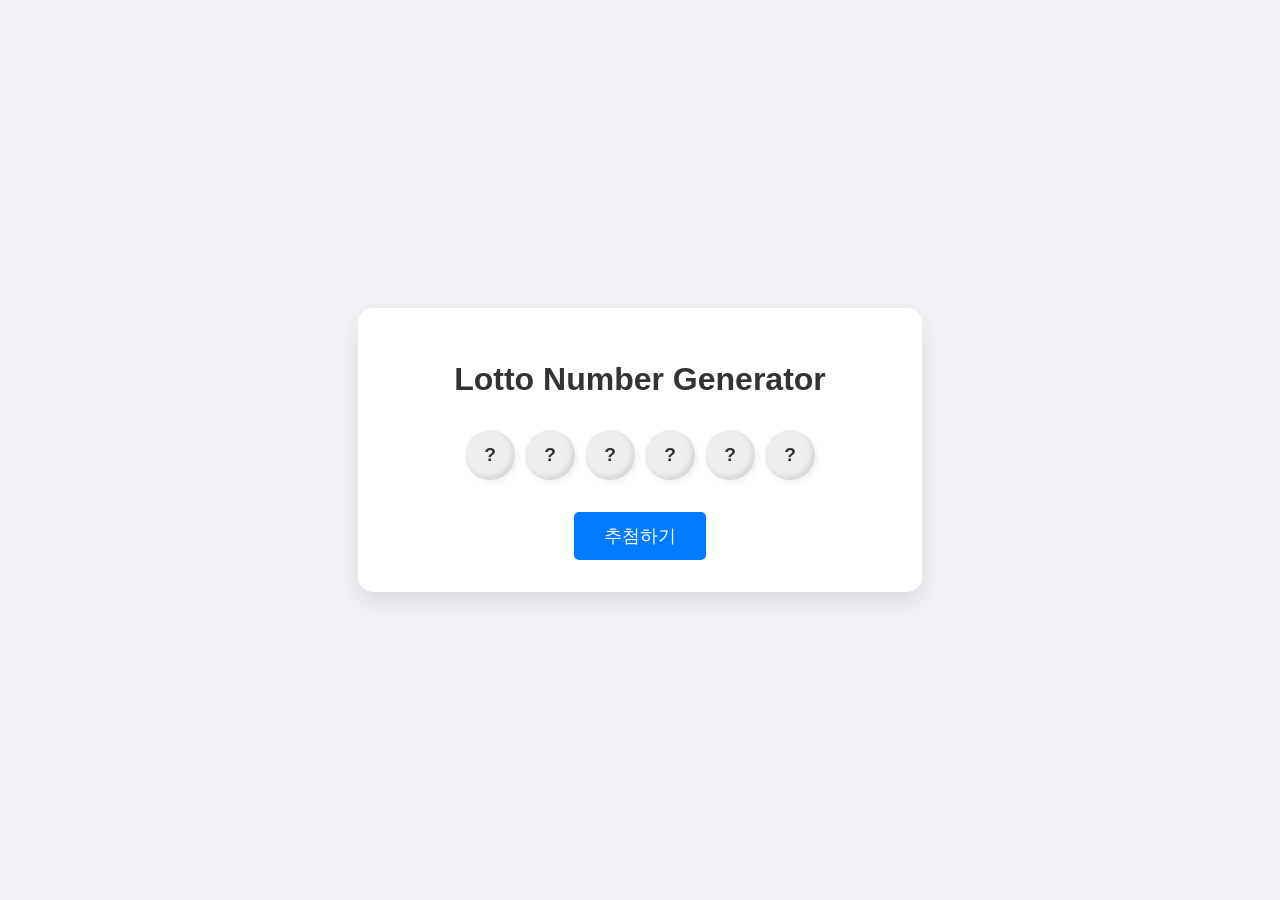
==== index.html @ 9403c4fa "Auto-upload: 2026-04-12 15:06:27" ====
<!DOCTYPE html>
<html lang="ko">
<head>
  <meta charset="UTF-8">
  <meta name="viewport" content="width=device-width, initial-scale=1.0">
  <title>로또 번호 추첨기</title>
  <link rel="stylesheet" href="style.css">
</head>
<body>
  <div class="container">
    <h1>Lotto Number Generator</h1>
    <div id="lotto-numbers" class="ball-container">
      <div class="ball">?</div>
      <div class="ball">?</div>
      <div class="ball">?</div>
      <div class="ball">?</div>
      <div class="ball">?</div>
      <div class="ball">?</div>
    </div>
    <button id="draw-btn">추첨하기</button>
  </div>
  <script src="main.js"></script>
</body>
</html>
---- style.css ----
body {
  font-family: 'Segoe UI', Tahoma, Geneva, Verdana, sans-serif;
  background-color: #f0f2f5;
  display: flex;
  justify-content: center;
  align-items: center;
  height: 100vh;
  margin: 0;
}

.container {
  background-color: white;
  padding: 2rem;
  border-radius: 15px;
  box-shadow: 0 10px 25px rgba(0, 0, 0, 0.1);
  text-align: center;
  max-width: 500px;
  width: 90%;
}

h1 {
  color: #333;
  margin-bottom: 2rem;
}

.ball-container {
  display: flex;
  justify-content: center;
  gap: 10px;
  margin-bottom: 2rem;
  flex-wrap: wrap;
}

.ball {
  width: 50px;
  height: 50px;
  border-radius: 50%;
  background-color: #eee;
  display: flex;
  justify-content: center;
  align-items: center;
  font-weight: bold;
  font-size: 1.2rem;
  color: #333;
  box-shadow: inset -3px -3px 5px rgba(0,0,0,0.1), 3px 3px 5px rgba(0,0,0,0.05);
  transition: transform 0.3s ease, background-color 0.3s ease;
}

.ball.active {
  transform: scale(1.1);
  color: white;
}

button {
  padding: 12px 30px;
  font-size: 1.1rem;
  background-color: #007bff;
  color: white;
  border: none;
  border-radius: 5px;
  cursor: pointer;
  transition: background-color 0.2s;
}

button:hover {
  background-color: #0056b3;
}

button:active {
  transform: translateY(2px);
}

/* 로또 번호대별 색상 */
.color-1 { background-color: #fbc400; color: #fff; } /* 1-10 */
.color-11 { background-color: #69c8f2; color: #fff; } /* 11-20 */
.color-21 { background-color: #ff7272; color: #fff; } /* 21-30 */
.color-31 { background-color: #aaa; color: #fff; }    /* 31-40 */
.color-41 { background-color: #b0d840; color: #fff; } /* 41-45 */
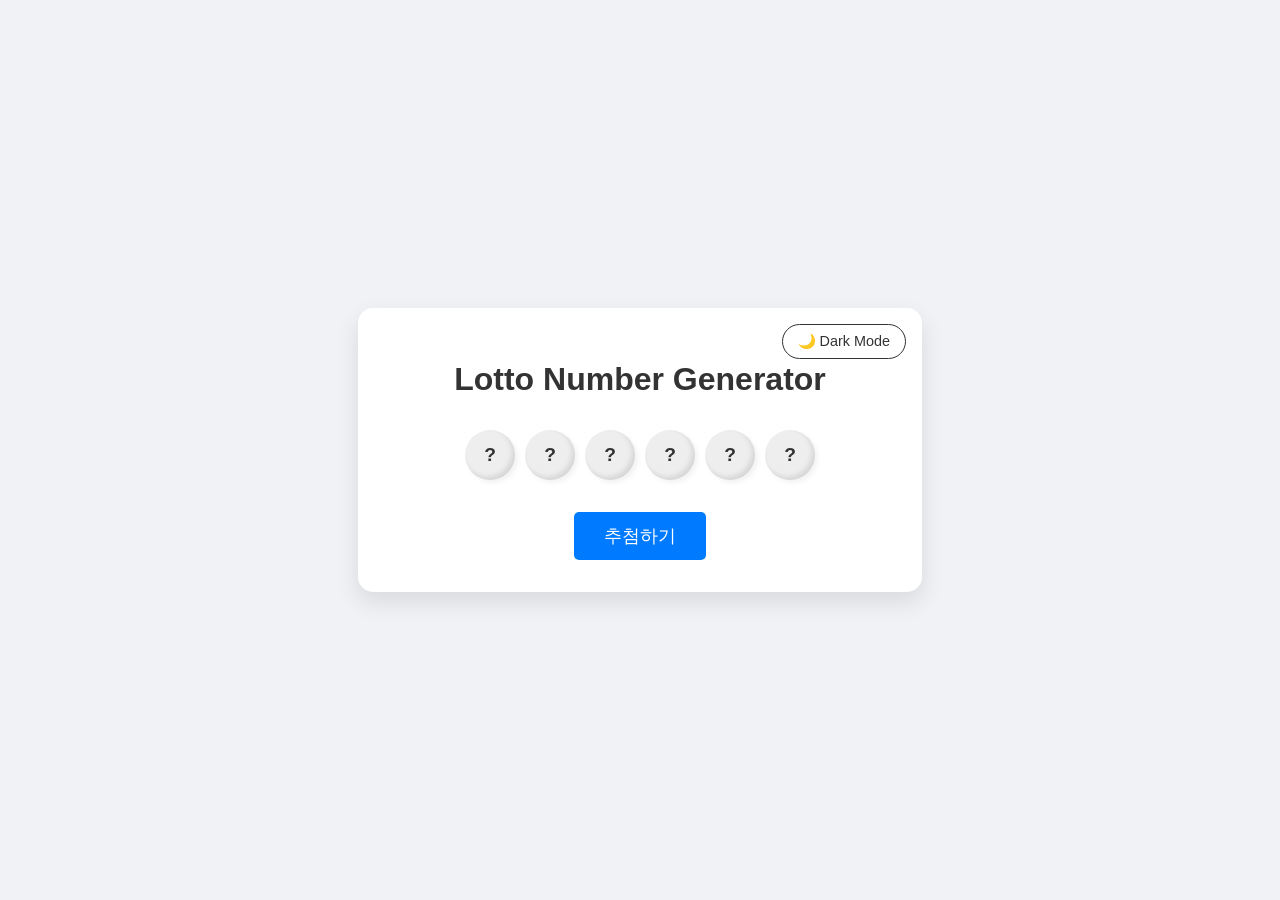
==== commit c7d2920b: "Auto-upload: 2026-04-13 06:42:47" ====
--- a/index.html
+++ b/index.html
@@ -8,6 +8,7 @@
 </head>
 <body>
   <div class="container">
+    <button id="theme-toggle" class="theme-btn">🌙 Dark Mode</button>
     <h1>Lotto Number Generator</h1>
     <div id="lotto-numbers" class="ball-container">
       <div class="ball">?</div>
--- a/style.css
+++ b/style.css
@@ -1,25 +1,66 @@
+:root {
+  --bg-color: #f0f2f5;
+  --container-bg: #ffffff;
+  --text-color: #333333;
+  --ball-bg: #eeeeee;
+  --ball-text: #333333;
+  --shadow: rgba(0, 0, 0, 0.1);
+}
+
+body.dark {
+  --bg-color: #1a1a1a;
+  --container-bg: #2d2d2d;
+  --text-color: #f0f2f5;
+  --ball-bg: #444444;
+  --ball-text: #f0f2f5;
+  --shadow: rgba(0, 0, 0, 0.5);
+}
+
 body {
   font-family: 'Segoe UI', Tahoma, Geneva, Verdana, sans-serif;
-  background-color: #f0f2f5;
+  background-color: var(--bg-color);
+  color: var(--text-color);
   display: flex;
   justify-content: center;
   align-items: center;
   height: 100vh;
   margin: 0;
+  transition: background-color 0.3s, color 0.3s;
 }
 
 .container {
-  background-color: white;
+  background-color: var(--container-bg);
   padding: 2rem;
   border-radius: 15px;
-  box-shadow: 0 10px 25px rgba(0, 0, 0, 0.1);
+  box-shadow: 0 10px 25px var(--shadow);
   text-align: center;
   max-width: 500px;
   width: 90%;
+  position: relative;
+  transition: background-color 0.3s, box-shadow 0.3s;
+}
+
+.theme-btn {
+  position: absolute;
+  top: 1rem;
+  right: 1rem;
+  padding: 8px 15px;
+  font-size: 0.9rem;
+  background-color: transparent;
+  color: var(--text-color);
+  border: 1px solid var(--text-color);
+  border-radius: 20px;
+  cursor: pointer;
+  transition: all 0.2s;
+}
+
+.theme-btn:hover {
+  background-color: var(--text-color);
+  color: var(--container-bg);
 }
 
 h1 {
-  color: #333;
+  color: var(--text-color);
   margin-bottom: 2rem;
 }
 
@@ -35,15 +76,15 @@
   width: 50px;
   height: 50px;
   border-radius: 50%;
-  background-color: #eee;
+  background-color: var(--ball-bg);
   display: flex;
   justify-content: center;
   align-items: center;
   font-weight: bold;
   font-size: 1.2rem;
-  color: #333;
+  color: var(--ball-text);
   box-shadow: inset -3px -3px 5px rgba(0,0,0,0.1), 3px 3px 5px rgba(0,0,0,0.05);
-  transition: transform 0.3s ease, background-color 0.3s ease;
+  transition: transform 0.3s ease, background-color 0.3s ease, color 0.3s ease;
 }
 
 .ball.active {
@@ -51,7 +92,7 @@
   color: white;
 }
 
-button {
+button:not(.theme-btn) {
   padding: 12px 30px;
   font-size: 1.1rem;
   background-color: #007bff;
@@ -62,11 +103,11 @@
   transition: background-color 0.2s;
 }
 
-button:hover {
+button:not(.theme-btn):hover {
   background-color: #0056b3;
 }
 
-button:active {
+button:not(.theme-btn):active {
   transform: translateY(2px);
 }
 
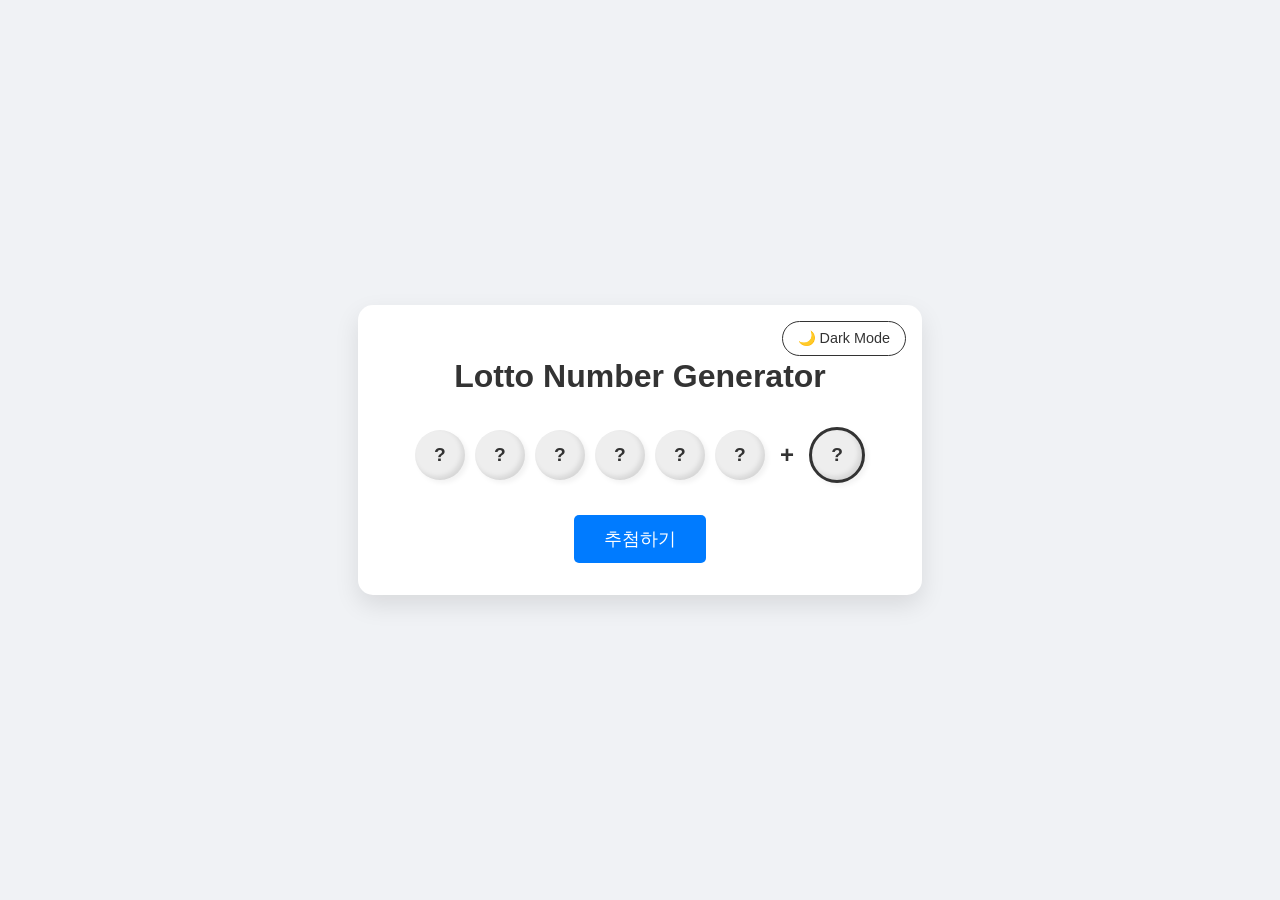
==== commit ea75f44c: "Auto-upload: 2026-04-13 06:57:37" ====
--- a/index.html
+++ b/index.html
@@ -17,6 +17,8 @@
       <div class="ball">?</div>
       <div class="ball">?</div>
       <div class="ball">?</div>
+      <span class="plus-sign">+</span>
+      <div class="ball bonus">?</div>
     </div>
     <button id="draw-btn">추첨하기</button>
   </div>
--- a/style.css
+++ b/style.css
@@ -8,12 +8,12 @@
 }
 
 body.dark {
-  --bg-color: #1a1a1a;
-  --container-bg: #2d2d2d;
-  --text-color: #f0f2f5;
-  --ball-bg: #444444;
-  --ball-text: #f0f2f5;
-  --shadow: rgba(0, 0, 0, 0.5);
+  --bg-color: #000000;
+  --container-bg: #1a1a1a;
+  --text-color: #ffffff;
+  --ball-bg: #333333;
+  --ball-text: #ffffff;
+  --shadow: rgba(255, 255, 255, 0.1);
 }
 
 body {
@@ -67,9 +67,21 @@
 .ball-container {
   display: flex;
   justify-content: center;
+  align-items: center;
   gap: 10px;
   margin-bottom: 2rem;
   flex-wrap: wrap;
+}
+
+.plus-sign {
+  font-size: 1.5rem;
+  font-weight: bold;
+  color: var(--text-color);
+  margin: 0 5px;
+}
+
+.ball.bonus {
+  border: 3px solid var(--text-color);
 }
 
 .ball {
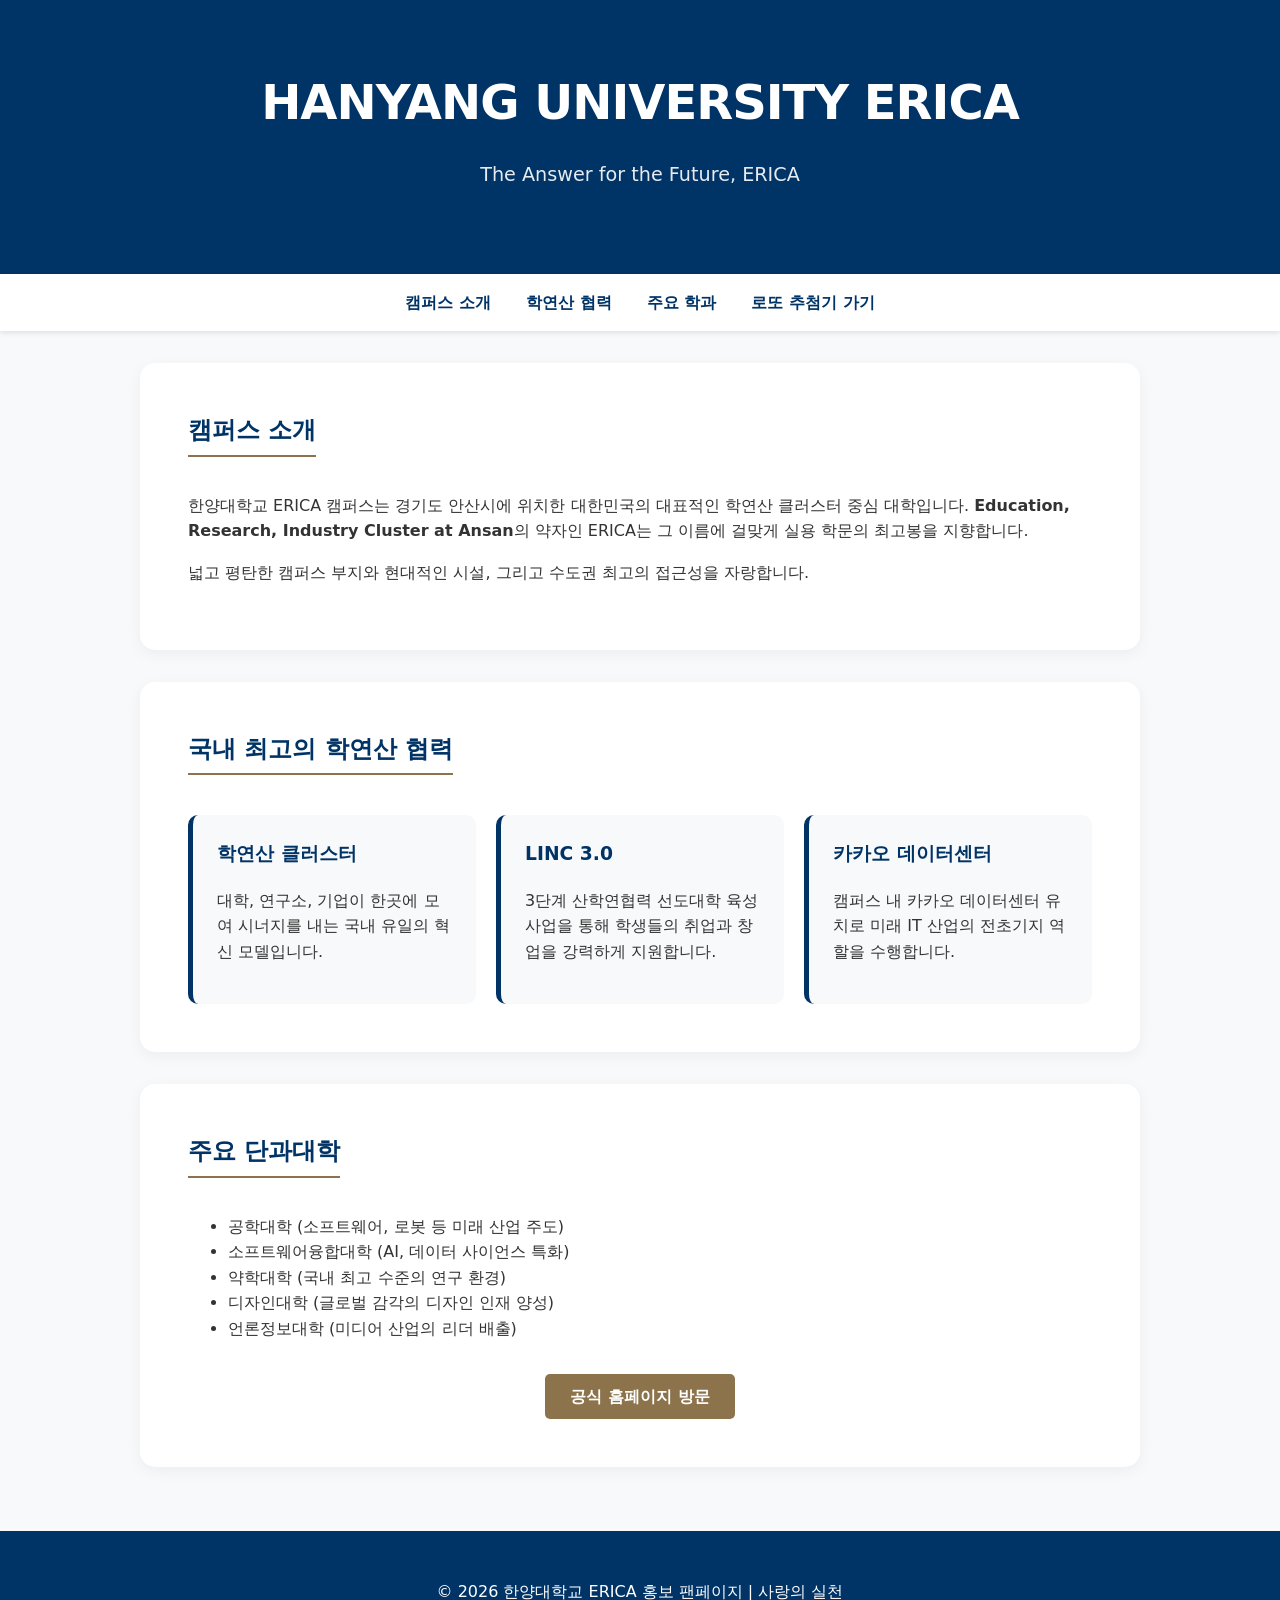
==== commit 01186ec2: "Auto-upload: 2026-04-13 07:12:07" ====
--- a/index.html
+++ b/index.html
@@ -1,27 +1,186 @@
 <!DOCTYPE html>
 <html lang="ko">
 <head>
-  <meta charset="UTF-8">
-  <meta name="viewport" content="width=device-width, initial-scale=1.0">
-  <title>로또 번호 추첨기</title>
-  <link rel="stylesheet" href="style.css">
+    <meta charset="UTF-8">
+    <meta name="viewport" content="width=device-width, initial-scale=1.0">
+    <title>한양대학교 ERICA - 혁신의 중심</title>
+    <style>
+        :root {
+            --hanyang-blue: #003366;
+            --hanyang-gold: #8C734B;
+            --light-bg: #f8f9fa;
+            --text-dark: #333;
+        }
+
+        body {
+            font-family: 'Pretendard', -apple-system, BlinkMacSystemFont, system-ui, Roboto, sans-serif;
+            margin: 0;
+            padding: 0;
+            background-color: var(--light-bg);
+            color: var(--text-dark);
+            line-height: 1.6;
+        }
+
+        header {
+            background-color: var(--hanyang-blue);
+            color: white;
+            padding: 4rem 2rem;
+            text-align: center;
+            background-image: linear-gradient(rgba(0,51,102,0.8), rgba(0,51,102,0.8)), url('https://images.unsplash.com/photo-1541339907198-e08756ebafe3?ixlib=rb-1.2.1&auto=format&fit=crop&w=1350&q=80');
+            background-size: cover;
+            background-position: center;
+        }
+
+        header h1 {
+            margin: 0;
+            font-size: 3rem;
+            letter-spacing: -1px;
+        }
+
+        header p {
+            font-size: 1.2rem;
+            opacity: 0.9;
+        }
+
+        nav {
+            background: white;
+            padding: 1rem;
+            text-align: center;
+            position: sticky;
+            top: 0;
+            box-shadow: 0 2px 5px rgba(0,0,0,0.1);
+            z-index: 1000;
+        }
+
+        nav a {
+            margin: 0 15px;
+            text-decoration: none;
+            color: var(--hanyang-blue);
+            font-weight: bold;
+        }
+
+        .container {
+            max-width: 1000px;
+            margin: 2rem auto;
+            padding: 0 2rem;
+        }
+
+        .section {
+            background: white;
+            padding: 3rem;
+            border-radius: 15px;
+            margin-bottom: 2rem;
+            box-shadow: 0 4px 15px rgba(0,0,0,0.05);
+        }
+
+        .section h2 {
+            color: var(--hanyang-blue);
+            border-bottom: 2px solid var(--hanyang-gold);
+            display: inline-block;
+            padding-bottom: 5px;
+            margin-top: 0;
+        }
+
+        .grid {
+            display: grid;
+            grid-template-columns: repeat(auto-fit, minmax(250px, 1fr));
+            gap: 20px;
+            margin-top: 20px;
+        }
+
+        .card {
+            background: var(--light-bg);
+            padding: 1.5rem;
+            border-radius: 10px;
+            border-left: 5px solid var(--hanyang-blue);
+        }
+
+        .card h3 {
+            margin-top: 0;
+            color: var(--hanyang-blue);
+        }
+
+        footer {
+            background: var(--hanyang-blue);
+            color: white;
+            text-align: center;
+            padding: 2rem;
+            margin-top: 4rem;
+        }
+
+        .btn {
+            display: inline-block;
+            background: var(--hanyang-gold);
+            color: white;
+            padding: 10px 25px;
+            text-decoration: none;
+            border-radius: 5px;
+            font-weight: bold;
+            transition: background 0.3s;
+        }
+
+        .btn:hover {
+            background: #6d593a;
+        }
+    </style>
 </head>
 <body>
-  <div class="container">
-    <button id="theme-toggle" class="theme-btn">🌙 Dark Mode</button>
-    <h1>Lotto Number Generator</h1>
-    <div id="lotto-numbers" class="ball-container">
-      <div class="ball">?</div>
-      <div class="ball">?</div>
-      <div class="ball">?</div>
-      <div class="ball">?</div>
-      <div class="ball">?</div>
-      <div class="ball">?</div>
-      <span class="plus-sign">+</span>
-      <div class="ball bonus">?</div>
+
+<header>
+    <h1>HANYANG UNIVERSITY ERICA</h1>
+    <p>The Answer for the Future, ERICA</p>
+</header>
+
+<nav>
+    <a href="#about">캠퍼스 소개</a>
+    <a href="#industry">학연산 협력</a>
+    <a href="#departments">주요 학과</a>
+    <a href="lotto.html">로또 추첨기 가기</a>
+</nav>
+
+<div class="container">
+    <div id="about" class="section">
+        <h2>캠퍼스 소개</h2>
+        <p>한양대학교 ERICA 캠퍼스는 경기도 안산시에 위치한 대한민국의 대표적인 학연산 클러스터 중심 대학입니다. <b>Education, Research, Industry Cluster at Ansan</b>의 약자인 ERICA는 그 이름에 걸맞게 실용 학문의 최고봉을 지향합니다.</p>
+        <p>넓고 평탄한 캠퍼스 부지와 현대적인 시설, 그리고 수도권 최고의 접근성을 자랑합니다.</p>
     </div>
-    <button id="draw-btn">추첨하기</button>
-  </div>
-  <script src="main.js"></script>
+
+    <div id="industry" class="section">
+        <h2>국내 최고의 학연산 협력</h2>
+        <div class="grid">
+            <div class="card">
+                <h3>학연산 클러스터</h3>
+                <p>대학, 연구소, 기업이 한곳에 모여 시너지를 내는 국내 유일의 혁신 모델입니다.</p>
+            </div>
+            <div class="card">
+                <h3>LINC 3.0</h3>
+                <p>3단계 산학연협력 선도대학 육성사업을 통해 학생들의 취업과 창업을 강력하게 지원합니다.</p>
+            </div>
+            <div class="card">
+                <h3>카카오 데이터센터</h3>
+                <p>캠퍼스 내 카카오 데이터센터 유치로 미래 IT 산업의 전초기지 역할을 수행합니다.</p>
+            </div>
+        </div>
+    </div>
+
+    <div id="departments" class="section">
+        <h2>주요 단과대학</h2>
+        <ul>
+            <li>공학대학 (소프트웨어, 로봇 등 미래 산업 주도)</li>
+            <li>소프트웨어융합대학 (AI, 데이터 사이언스 특화)</li>
+            <li>약학대학 (국내 최고 수준의 연구 환경)</li>
+            <li>디자인대학 (글로벌 감각의 디자인 인재 양성)</li>
+            <li>언론정보대학 (미디어 산업의 리더 배출)</li>
+        </ul>
+        <div style="text-align: center; margin-top: 2rem;">
+            <a href="https://www.hanyang.ac.kr/web/erica" target="_blank" class="btn">공식 홈페이지 방문</a>
+        </div>
+    </div>
+</div>
+
+<footer>
+    <p>&copy; 2026 한양대학교 ERICA 홍보 팬페이지 | 사랑의 실천</p>
+</footer>
+
 </body>
 </html>
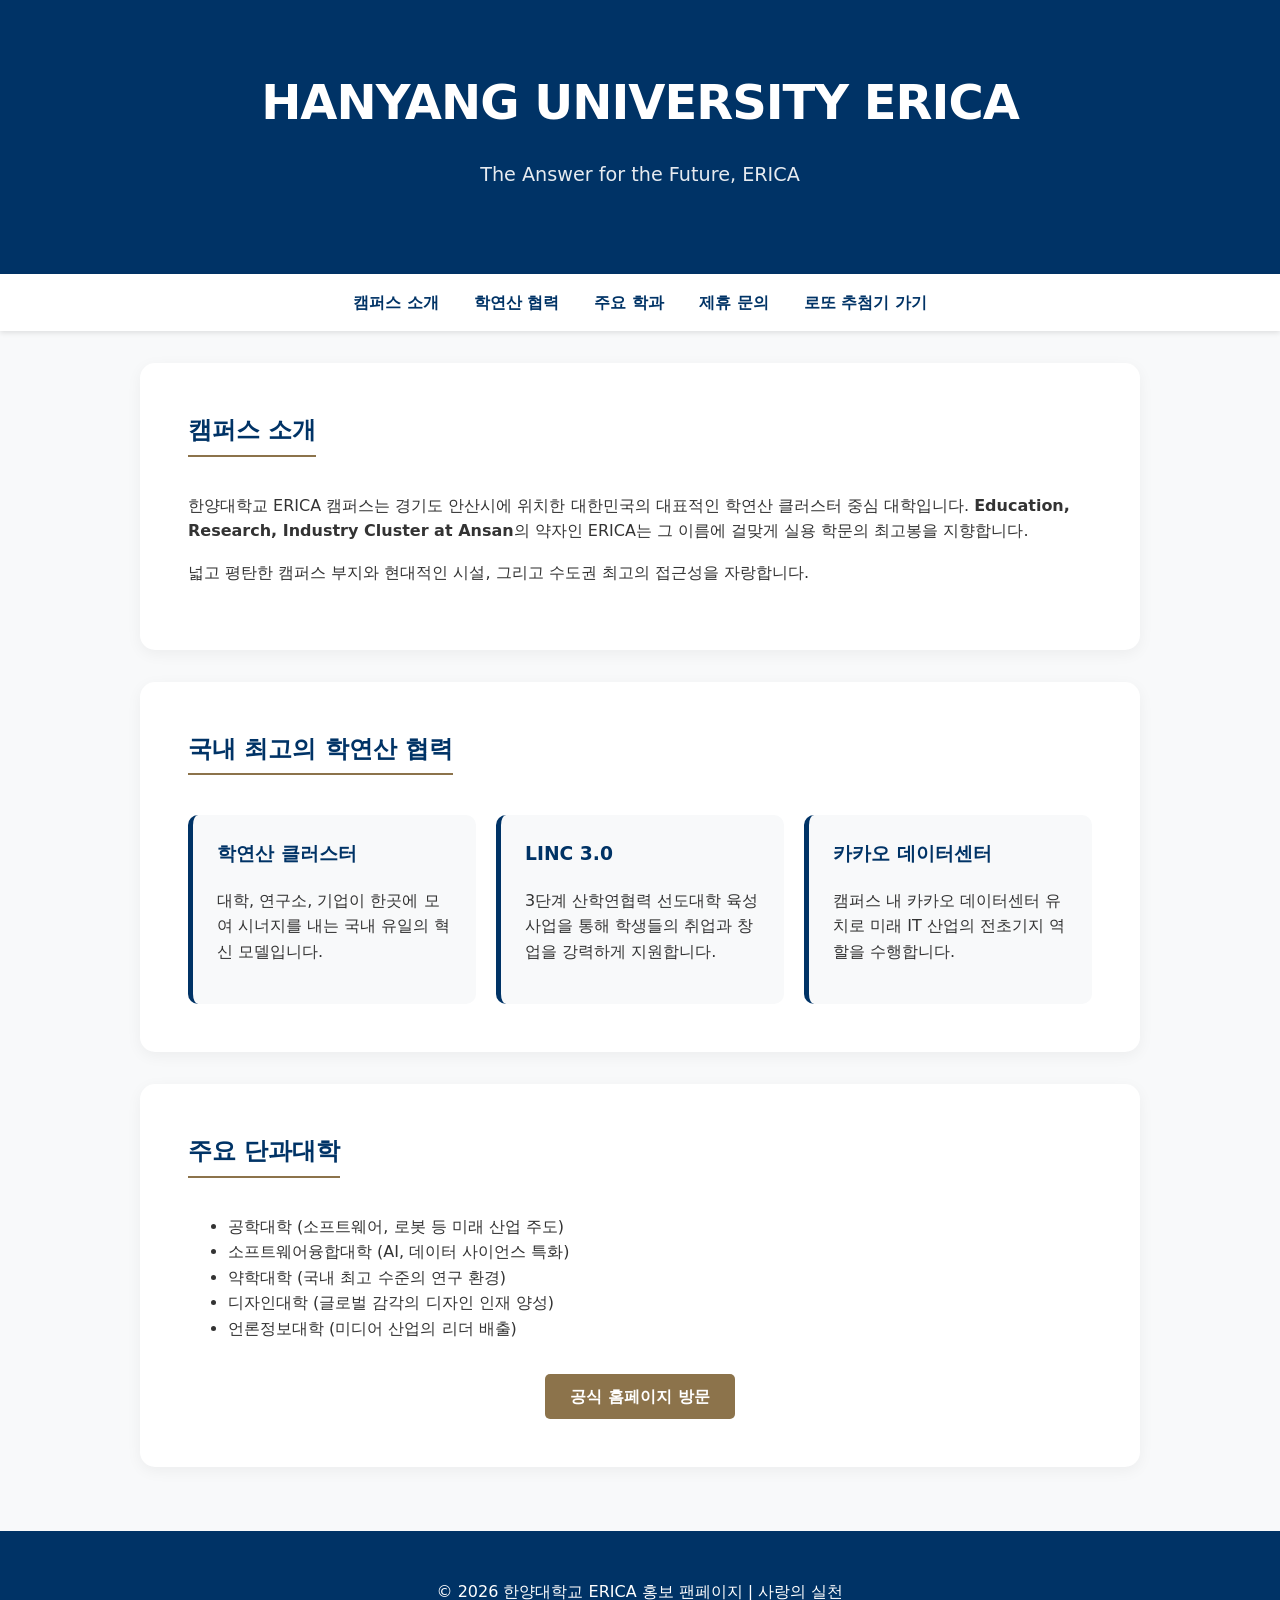
==== commit 846801da: "Auto-upload: 2026-04-13 07:33:03" ====
--- a/index.html
+++ b/index.html
@@ -135,6 +135,7 @@
     <a href="#about">캠퍼스 소개</a>
     <a href="#industry">학연산 협력</a>
     <a href="#departments">주요 학과</a>
+    <a href="contact.html">제휴 문의</a>
     <a href="lotto.html">로또 추첨기 가기</a>
 </nav>
 
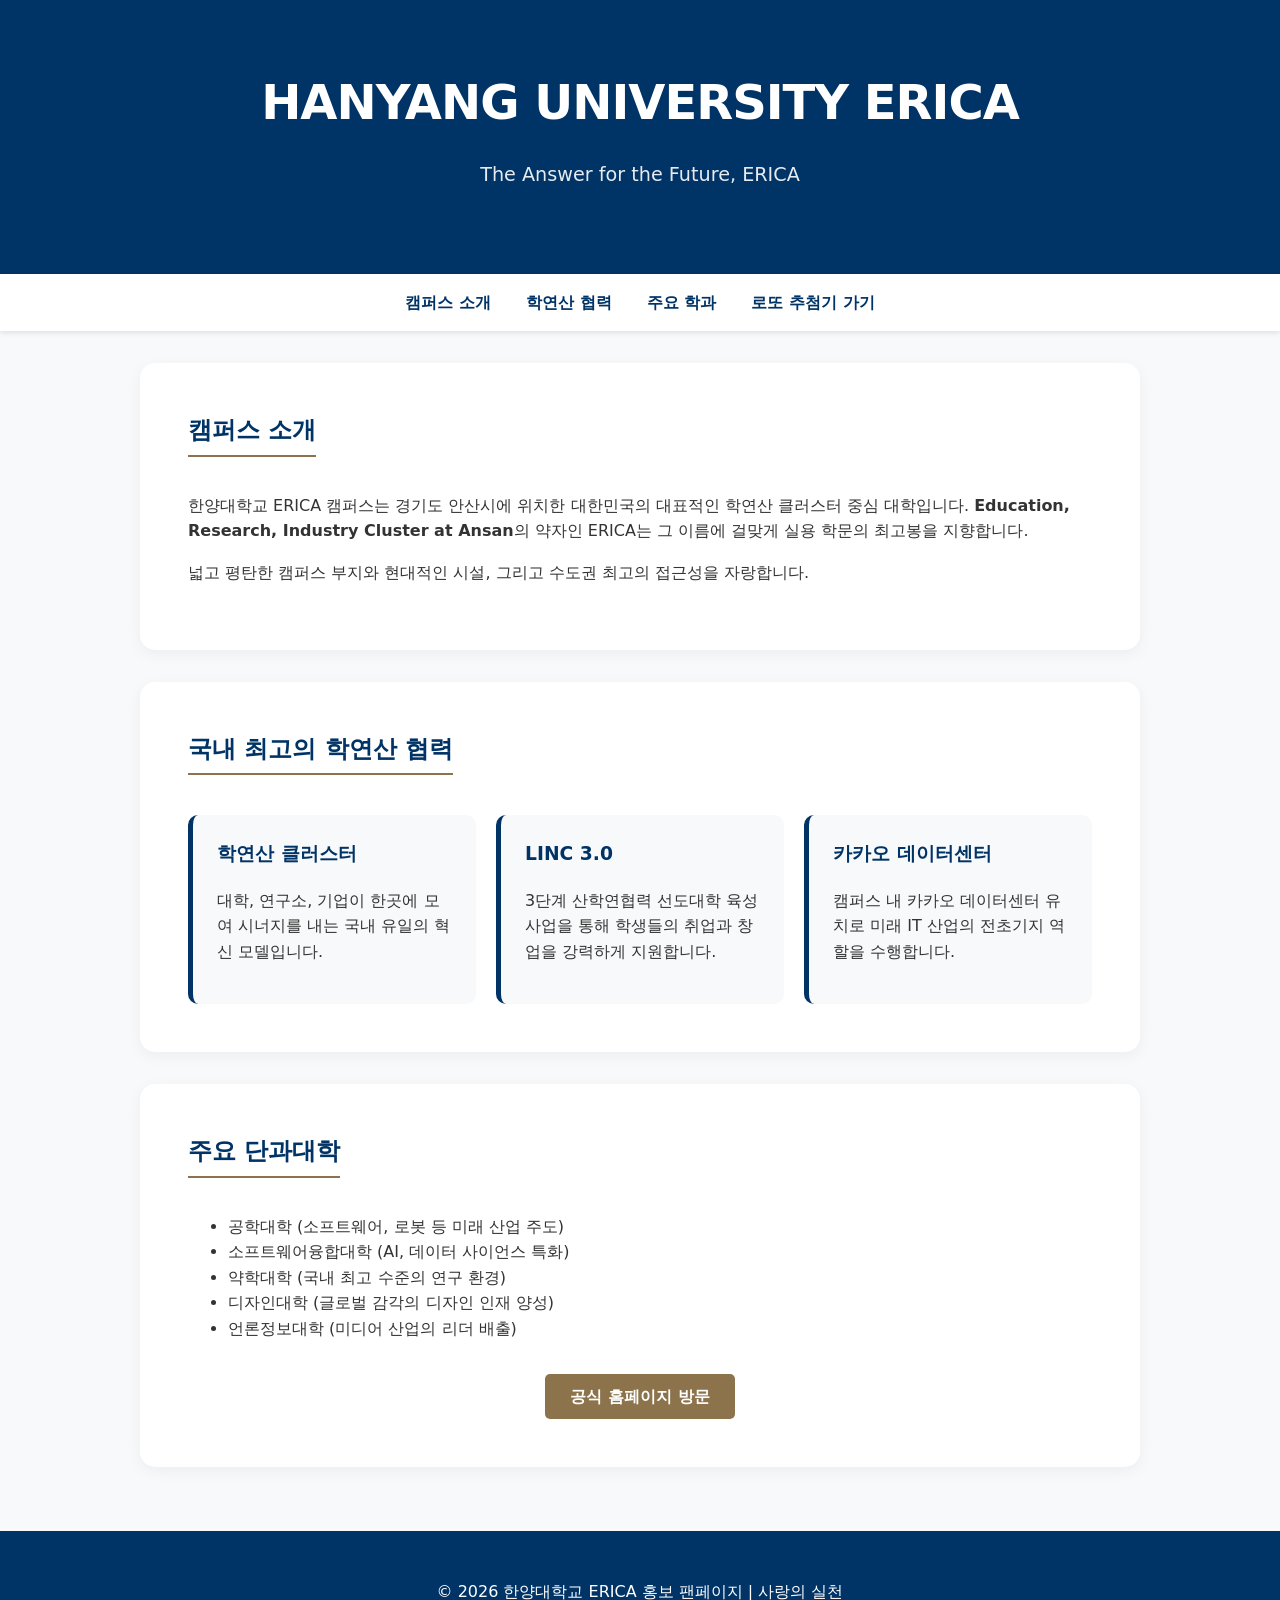
==== commit 568fd2b8: "Auto-upload: 2026-04-13 07:39:36" ====
--- a/index.html
+++ b/index.html
@@ -135,7 +135,6 @@
     <a href="#about">캠퍼스 소개</a>
     <a href="#industry">학연산 협력</a>
     <a href="#departments">주요 학과</a>
-    <a href="contact.html">제휴 문의</a>
     <a href="lotto.html">로또 추첨기 가기</a>
 </nav>
 
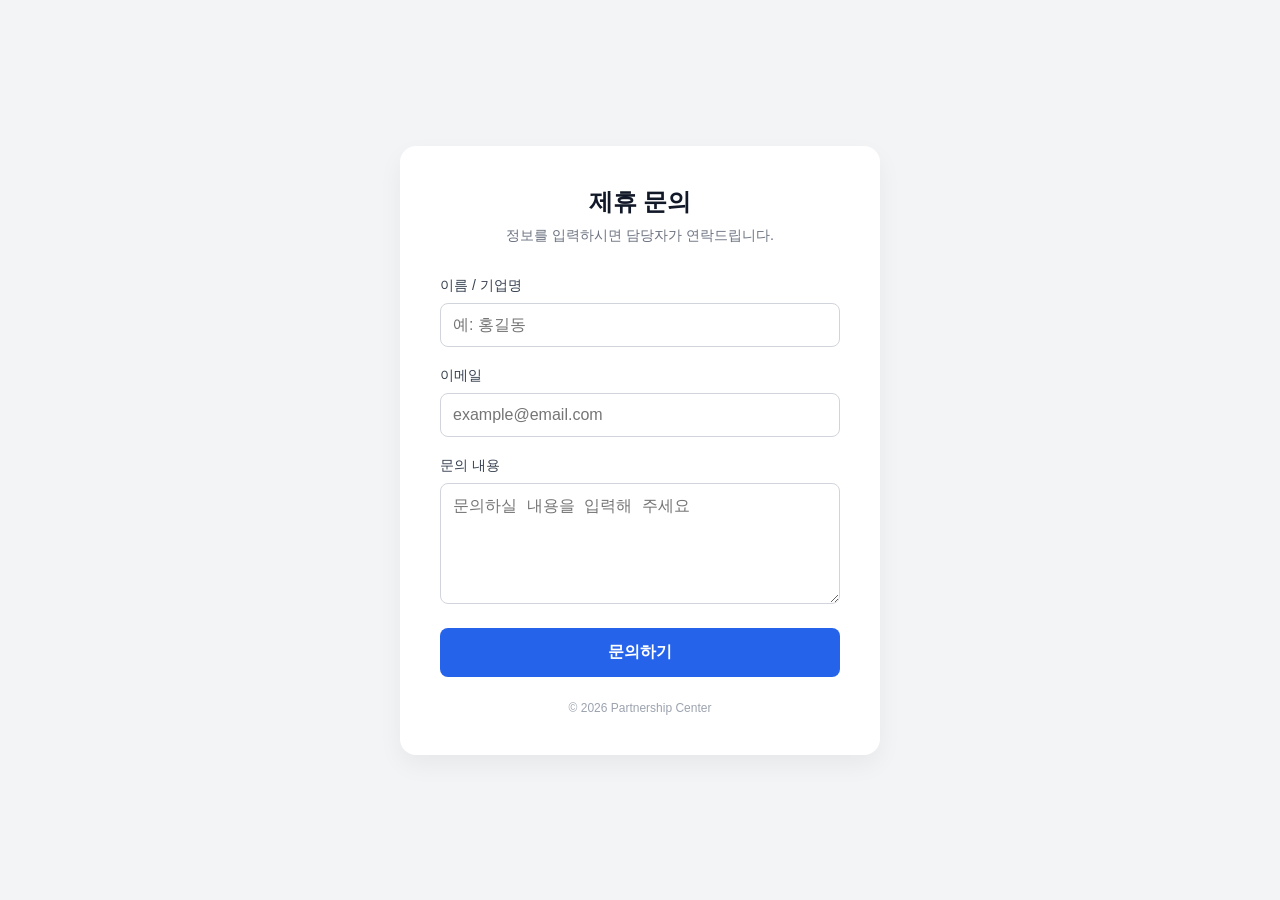
==== commit 396067a5: "Auto-upload: 2026-04-13 07:50:10" ====
--- a/index.html
+++ b/index.html
@@ -3,184 +3,112 @@
 <head>
     <meta charset="UTF-8">
     <meta name="viewport" content="width=device-width, initial-scale=1.0">
-    <title>한양대학교 ERICA - 혁신의 중심</title>
+    <title>제휴 문의 - Partnership Inquiry</title>
     <style>
-        :root {
-            --hanyang-blue: #003366;
-            --hanyang-gold: #8C734B;
-            --light-bg: #f8f9fa;
-            --text-dark: #333;
+        body {
+            font-family: -apple-system, BlinkMacSystemFont, "Segoe UI", Roboto, sans-serif;
+            background-color: #f3f4f6;
+            margin: 0;
+            display: flex;
+            justify-content: center;
+            align-items: center;
+            min-height: 100vh;
         }
-
-        body {
-            font-family: 'Pretendard', -apple-system, BlinkMacSystemFont, system-ui, Roboto, sans-serif;
-            margin: 0;
-            padding: 0;
-            background-color: var(--light-bg);
-            color: var(--text-dark);
-            line-height: 1.6;
+        .card {
+            background: white;
+            padding: 2.5rem;
+            border-radius: 1rem;
+            box-shadow: 0 10px 25px rgba(0,0,0,0.05);
+            width: 100%;
+            max-width: 400px;
         }
-
-        header {
-            background-color: var(--hanyang-blue);
+        h2 {
+            margin: 0 0 0.5rem 0;
+            font-size: 1.5rem;
+            color: #111827;
+            text-align: center;
+        }
+        p {
+            margin: 0 0 2rem 0;
+            color: #6b7280;
+            font-size: 0.9rem;
+            text-align: center;
+        }
+        .form-group {
+            margin-bottom: 1.25rem;
+        }
+        label {
+            display: block;
+            font-size: 0.875rem;
+            font-weight: 500;
+            margin-bottom: 0.5rem;
+            color: #374151;
+        }
+        input, textarea {
+            width: 100%;
+            padding: 0.75rem;
+            border: 1px solid #d1d5db;
+            border-radius: 0.5rem;
+            box-sizing: border-box;
+            font-size: 1rem;
+        }
+        input:focus, textarea:focus {
+            outline: none;
+            border-color: #2563eb;
+            border-width: 2px;
+        }
+        button {
+            width: 100%;
+            padding: 0.875rem;
+            background-color: #2563eb;
             color: white;
-            padding: 4rem 2rem;
+            border: none;
+            border-radius: 0.5rem;
+            font-size: 1rem;
+            font-weight: 600;
+            cursor: pointer;
+            transition: background-color 0.2s;
+        }
+        button:hover {
+            background-color: #1d4ed8;
+        }
+        .footer {
+            margin-top: 1.5rem;
             text-align: center;
-            background-image: linear-gradient(rgba(0,51,102,0.8), rgba(0,51,102,0.8)), url('https://images.unsplash.com/photo-1541339907198-e08756ebafe3?ixlib=rb-1.2.1&auto=format&fit=crop&w=1350&q=80');
-            background-size: cover;
-            background-position: center;
-        }
-
-        header h1 {
-            margin: 0;
-            font-size: 3rem;
-            letter-spacing: -1px;
-        }
-
-        header p {
-            font-size: 1.2rem;
-            opacity: 0.9;
-        }
-
-        nav {
-            background: white;
-            padding: 1rem;
-            text-align: center;
-            position: sticky;
-            top: 0;
-            box-shadow: 0 2px 5px rgba(0,0,0,0.1);
-            z-index: 1000;
-        }
-
-        nav a {
-            margin: 0 15px;
-            text-decoration: none;
-            color: var(--hanyang-blue);
-            font-weight: bold;
-        }
-
-        .container {
-            max-width: 1000px;
-            margin: 2rem auto;
-            padding: 0 2rem;
-        }
-
-        .section {
-            background: white;
-            padding: 3rem;
-            border-radius: 15px;
-            margin-bottom: 2rem;
-            box-shadow: 0 4px 15px rgba(0,0,0,0.05);
-        }
-
-        .section h2 {
-            color: var(--hanyang-blue);
-            border-bottom: 2px solid var(--hanyang-gold);
-            display: inline-block;
-            padding-bottom: 5px;
-            margin-top: 0;
-        }
-
-        .grid {
-            display: grid;
-            grid-template-columns: repeat(auto-fit, minmax(250px, 1fr));
-            gap: 20px;
-            margin-top: 20px;
-        }
-
-        .card {
-            background: var(--light-bg);
-            padding: 1.5rem;
-            border-radius: 10px;
-            border-left: 5px solid var(--hanyang-blue);
-        }
-
-        .card h3 {
-            margin-top: 0;
-            color: var(--hanyang-blue);
-        }
-
-        footer {
-            background: var(--hanyang-blue);
-            color: white;
-            text-align: center;
-            padding: 2rem;
-            margin-top: 4rem;
-        }
-
-        .btn {
-            display: inline-block;
-            background: var(--hanyang-gold);
-            color: white;
-            padding: 10px 25px;
-            text-decoration: none;
-            border-radius: 5px;
-            font-weight: bold;
-            transition: background 0.3s;
-        }
-
-        .btn:hover {
-            background: #6d593a;
+            font-size: 0.75rem;
+            color: #9ca3af;
         }
     </style>
 </head>
 <body>
 
-<header>
-    <h1>HANYANG UNIVERSITY ERICA</h1>
-    <p>The Answer for the Future, ERICA</p>
-</header>
-
-<nav>
-    <a href="#about">캠퍼스 소개</a>
-    <a href="#industry">학연산 협력</a>
-    <a href="#departments">주요 학과</a>
-    <a href="lotto.html">로또 추첨기 가기</a>
-</nav>
-
-<div class="container">
-    <div id="about" class="section">
-        <h2>캠퍼스 소개</h2>
-        <p>한양대학교 ERICA 캠퍼스는 경기도 안산시에 위치한 대한민국의 대표적인 학연산 클러스터 중심 대학입니다. <b>Education, Research, Industry Cluster at Ansan</b>의 약자인 ERICA는 그 이름에 걸맞게 실용 학문의 최고봉을 지향합니다.</p>
-        <p>넓고 평탄한 캠퍼스 부지와 현대적인 시설, 그리고 수도권 최고의 접근성을 자랑합니다.</p>
-    </div>
-
-    <div id="industry" class="section">
-        <h2>국내 최고의 학연산 협력</h2>
-        <div class="grid">
-            <div class="card">
-                <h3>학연산 클러스터</h3>
-                <p>대학, 연구소, 기업이 한곳에 모여 시너지를 내는 국내 유일의 혁신 모델입니다.</p>
-            </div>
-            <div class="card">
-                <h3>LINC 3.0</h3>
-                <p>3단계 산학연협력 선도대학 육성사업을 통해 학생들의 취업과 창업을 강력하게 지원합니다.</p>
-            </div>
-            <div class="card">
-                <h3>카카오 데이터센터</h3>
-                <p>캠퍼스 내 카카오 데이터센터 유치로 미래 IT 산업의 전초기지 역할을 수행합니다.</p>
-            </div>
+<div class="card">
+    <h2>제휴 문의</h2>
+    <p>정보를 입력하시면 담당자가 연락드립니다.</p>
+    
+    <form action="https://formspree.io/f/xjgjbnkz" method="POST">
+        <div class="form-group">
+            <label>이름 / 기업명</label>
+            <input type="text" name="name" required placeholder="예: 홍길동">
         </div>
-    </div>
-
-    <div id="departments" class="section">
-        <h2>주요 단과대학</h2>
-        <ul>
-            <li>공학대학 (소프트웨어, 로봇 등 미래 산업 주도)</li>
-            <li>소프트웨어융합대학 (AI, 데이터 사이언스 특화)</li>
-            <li>약학대학 (국내 최고 수준의 연구 환경)</li>
-            <li>디자인대학 (글로벌 감각의 디자인 인재 양성)</li>
-            <li>언론정보대학 (미디어 산업의 리더 배출)</li>
-        </ul>
-        <div style="text-align: center; margin-top: 2rem;">
-            <a href="https://www.hanyang.ac.kr/web/erica" target="_blank" class="btn">공식 홈페이지 방문</a>
+        
+        <div class="form-group">
+            <label>이메일</label>
+            <input type="email" name="email" required placeholder="example@email.com">
         </div>
+        
+        <div class="form-group">
+            <label>문의 내용</label>
+            <textarea name="message" rows="5" required placeholder="문의하실 내용을 입력해 주세요"></textarea>
+        </div>
+        
+        <button type="submit">문의하기</button>
+    </form>
+    
+    <div class="footer">
+        &copy; 2026 Partnership Center
     </div>
 </div>
 
-<footer>
-    <p>&copy; 2026 한양대학교 ERICA 홍보 팬페이지 | 사랑의 실천</p>
-</footer>
-
 </body>
 </html>
